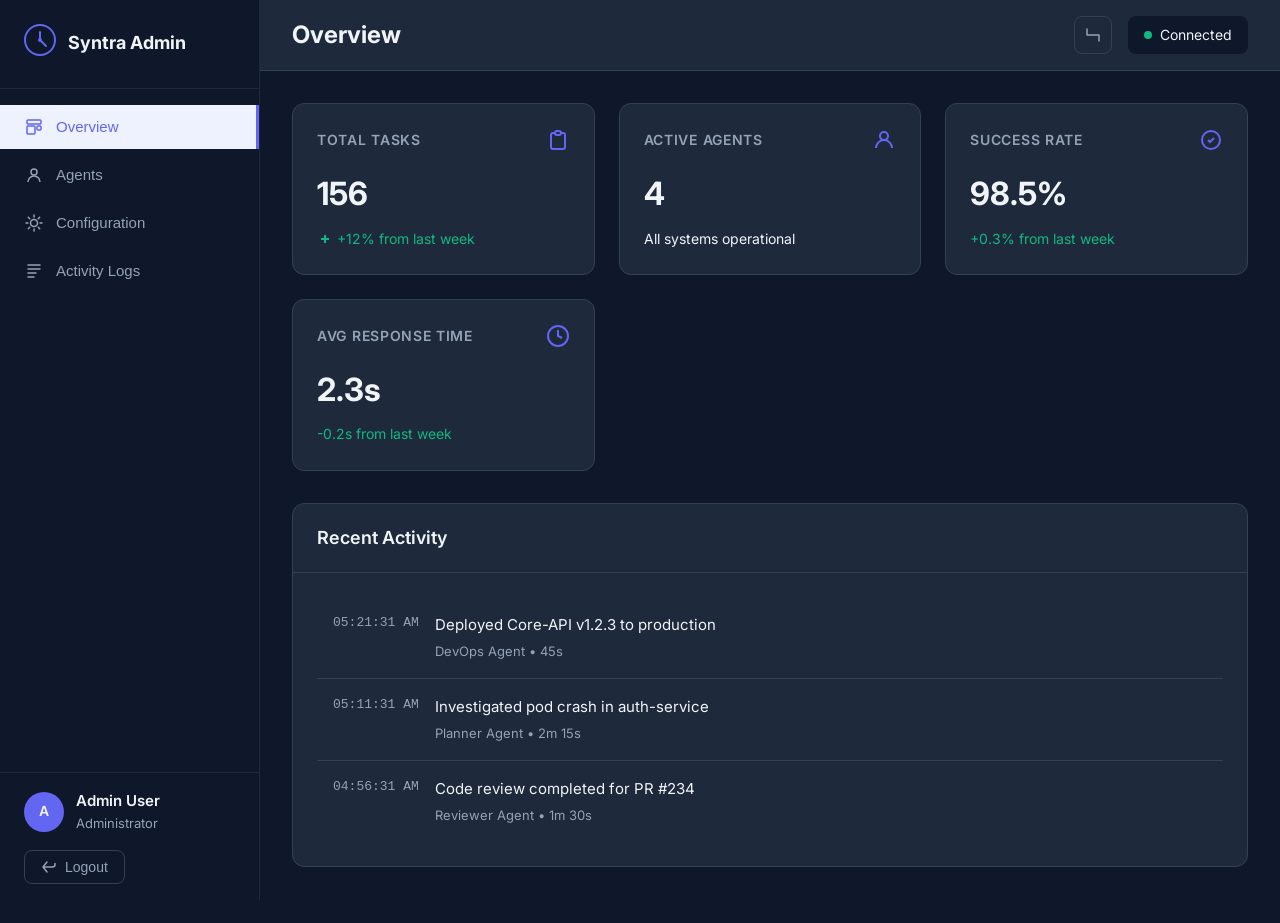
==== admin/static/index.html @ b4cede8a "add admin panel" ====
<!DOCTYPE html>
<html lang="en">
<head>
  <meta charset="UTF-8">
  <meta name="viewport" content="width=device-width, initial-scale=1.0">
  <title>Syntra Admin Panel</title>
  <link rel="preconnect" href="https://fonts.googleapis.com">
  <link rel="preconnect" href="https://fonts.gstatic.com" crossorigin>
  <link href="https://fonts.googleapis.com/css2?family=Inter:wght@400;500;600;700&display=swap" rel="stylesheet">
  <link rel="stylesheet" href="/admin/static/css/style.css">
</head>
<body>
  <div id="app">
    <!-- Auth Screen -->
    <div id="auth-screen" class="screen active">
      <div class="auth-container">
        <div class="auth-logo">
          <svg width="64" height="64" viewBox="0 0 64 64" fill="none" xmlns="http://www.w3.org/2000/svg">
            <circle cx="32" cy="32" r="30" stroke="currentColor" stroke-width="4"/>
            <path d="M32 16V32L44 44" stroke="currentColor" stroke-width="4" stroke-linecap="round"/>
            <circle cx="32" cy="32" r="4" fill="currentColor"/>
          </svg>
        </div>
        <h1 class="auth-title">Syntra Admin</h1>
        <p class="auth-subtitle">AI-Powered DevOps Orchestration</p>

        <div class="auth-card">
          <div class="auth-status" id="auth-status">
            <span class="status-indicator"></span>
            <span class="status-text">Not authenticated</span>
          </div>

          <button id="auth-button" class="btn-primary btn-large">
            <svg width="20" height="20" viewBox="0 0 20 20" fill="none" xmlns="http://www.w3.org/2000/svg">
              <path d="M10 2L2 10L10 18M18 10H2" stroke="currentColor" stroke-width="2" stroke-linecap="round" stroke-linejoin="round"/>
            </svg>
            Authenticate with Syntra
          </button>

          <p class="auth-hint">
            Authenticate with your Syntra credentials
          </p>
        </div>
      </div>
    </div>

    <!-- Dashboard Screen -->
    <div id="dashboard-screen" class="screen">
      <aside class="sidebar">
        <div class="sidebar-header">
          <div class="sidebar-logo">
            <svg width="32" height="32" viewBox="0 0 64 64" fill="none" xmlns="http://www.w3.org/2000/svg">
              <circle cx="32" cy="32" r="30" stroke="currentColor" stroke-width="4"/>
              <path d="M32 16V32L44 44" stroke="currentColor" stroke-width="4" stroke-linecap="round"/>
              <circle cx="32" cy="32" r="4" fill="currentColor"/>
            </svg>
          </div>
          <span class="sidebar-title">Syntra Admin</span>
        </div>

        <nav class="sidebar-nav">
          <button class="nav-item active" data-view="overview">
            <svg width="20" height="20" viewBox="0 0 20 20" fill="none" xmlns="http://www.w3.org/2000/svg">
              <path d="M3 4a1 1 0 011-1h12a1 1 0 011 1v2a1 1 0 01-1 1H4a1 1 0 01-1-1V4zM3 10a1 1 0 011-1h6a1 1 0 011 1v6a1 1 0 01-1 1H4a1 1 0 01-1-1v-6zM13 10a1 1 0 011-1h2a1 1 0 011 1v2a1 1 0 01-1 1h-2a1 1 0 01-1-1v-2z" stroke="currentColor" stroke-width="1.5"/>
            </svg>
            Overview
          </button>
          <button class="nav-item" data-view="agents">
            <svg width="20" height="20" viewBox="0 0 20 20" fill="none" xmlns="http://www.w3.org/2000/svg">
              <circle cx="10" cy="7" r="3" stroke="currentColor" stroke-width="1.5"/>
              <path d="M4 17c0-3.31 2.69-6 6-6s6 2.69 6 6" stroke="currentColor" stroke-width="1.5"/>
            </svg>
            Agents
          </button>
          <button class="nav-item" data-view="config">
            <svg width="20" height="20" viewBox="0 0 20 20" fill="none" xmlns="http://www.w3.org/2000/svg">
              <circle cx="10" cy="10" r="3.5" stroke="currentColor" stroke-width="1.5"/>
              <path d="M10 2v2M10 16v2M18 10h-2M4 10H2" stroke="currentColor" stroke-width="1.5" stroke-linecap="round"/>
              <path d="m15.66 4.34-1.41 1.41M5.75 14.25l-1.41 1.41M15.66 15.66l-1.41-1.41M5.75 5.75L4.34 4.34" stroke="currentColor" stroke-width="1.5" stroke-linecap="round"/>
            </svg>
            Configuration
          </button>
          <button class="nav-item" data-view="logs">
            <svg width="20" height="20" viewBox="0 0 20 20" fill="none" xmlns="http://www.w3.org/2000/svg">
              <path d="M4 4h12M4 8h12M4 12h8M4 16h6" stroke="currentColor" stroke-width="1.5" stroke-linecap="round"/>
            </svg>
            Activity Logs
          </button>
        </nav>

        <div class="sidebar-footer">
          <div class="user-info">
            <div class="user-avatar">
              <span id="user-initials">A</span>
            </div>
            <div class="user-details">
              <span class="user-name" id="user-name">Admin User</span>
              <span class="user-role">Administrator</span>
            </div>
          </div>
          <button id="logout-button" class="btn-logout">
            <svg width="16" height="16" viewBox="0 0 16 16" fill="none" xmlns="http://www.w3.org/2000/svg">
              <path d="M6 3L2 8l4 5M2 8h9.5a2.5 2.5 0 002.5-2.5v-1" stroke="currentColor" stroke-width="1.5" stroke-linecap="round" stroke-linejoin="round"/>
            </svg>
            Logout
          </button>
        </div>
      </aside>

      <main class="main-content">
        <header class="top-bar">
          <h1 class="page-title" id="page-title">Overview</h1>
          <div class="top-bar-actions">
            <button class="icon-button" id="refresh-button" title="Refresh">
              <svg width="20" height="20" viewBox="0 0 20 20" fill="none" xmlns="http://www.w3.org/2000/svg">
                <path d="M4 4v6h6M16 16v-6h-6" stroke="currentColor" stroke-width="1.5" stroke-linecap="round" stroke-linejoin="round"/>
              </svg>
            </button>
            <div class="connection-status" id="connection-status">
              <span class="status-dot status-dot-connected"></span>
              Connected
            </div>
          </div>
        </header>

        <div class="content-area" id="content-area">
          <!-- Dynamic content loaded here -->
        </div>
      </main>
    </div>
  </div>

  <script src="/admin/static/js/app.js"></script>
</body>
</html>
---- admin/static/css/style.css ----
/* Syntra Admin Panel Styles */

:root {
  --color-primary: #6366f1;
  --color-primary-hover: #4f46e5;
  --color-primary-light: #eef2ff;
  --color-success: #10b981;
  --color-warning: #f59e0b;
  --color-error: #ef4444;
  --color-bg: #0f172a;
  --color-bg-card: #1e293b;
  --color-bg-hover: #334155;
  --color-border: #334155;
  --color-text: #f1f5f9;
  --color-text-muted: #94a3b8;
  --color-sidebar-bg: #0f172a;
  --color-sidebar-border: #1e293b;

  --shadow-sm: 0 1px 2px 0 rgb(0 0 0 / 0.05);
  --shadow-md: 0 4px 6px -1px rgb(0 0 0 / 0.1);
  --shadow-lg: 0 10px 15px -3px rgb(0 0 0 / 0.1);

  --radius-sm: 0.375rem;
  --radius-md: 0.5rem;
  --radius-lg: 0.75rem;

  --transition: all 0.2s ease;
}

* {
  margin: 0;
  padding: 0;
  box-sizing: border-box;
}

body {
  font-family: 'Inter', -apple-system, BlinkMacSystemFont, sans-serif;
  background: var(--color-bg);
  color: var(--color-text);
  line-height: 1.6;
  min-height: 100vh;
}

/* Screen Management */
.screen {
  display: none;
  min-height: 100vh;
}

.screen.active {
  display: flex;
}

/* Auth Screen */
#auth-screen {
  align-items: center;
  justify-content: center;
  background: linear-gradient(135deg, #0f172a 0%, #1e293b 100%);
}

.auth-container {
  text-align: center;
  max-width: 400px;
  width: 100%;
  padding: 2rem;
}

.auth-logo {
  color: var(--color-primary);
  margin-bottom: 1.5rem;
}

.auth-title {
  font-size: 2rem;
  font-weight: 700;
  margin-bottom: 0.5rem;
  color: var(--color-text);
}

.auth-subtitle {
  color: var(--color-text-muted);
  margin-bottom: 2rem;
  font-size: 1rem;
}

.auth-card {
  background: var(--color-bg-card);
  border: 1px solid var(--color-border);
  border-radius: var(--radius-lg);
  padding: 2rem;
  box-shadow: var(--shadow-lg);
}

.auth-status {
  display: flex;
  align-items: center;
  justify-content: center;
  gap: 0.5rem;
  margin-bottom: 1.5rem;
  padding: 0.75rem;
  background: var(--color-bg);
  border-radius: var(--radius-md);
}

.status-indicator {
  width: 8px;
  height: 8px;
  border-radius: 50%;
  background: var(--color-error);
  animation: pulse 2s infinite;
}

.status-indicator.connected {
  background: var(--color-success);
}

@keyframes pulse {
  0%, 100% { opacity: 1; }
  50% { opacity: 0.5; }
}

.auth-hint {
  margin-top: 1rem;
  color: var(--color-text-muted);
  font-size: 0.875rem;
}

/* Buttons */
.btn-primary {
  background: var(--color-primary);
  color: white;
  border: none;
  padding: 0.75rem 1.5rem;
  border-radius: var(--radius-md);
  font-weight: 600;
  cursor: pointer;
  transition: var(--transition);
  display: inline-flex;
  align-items: center;
  justify-content: center;
  gap: 0.5rem;
  font-size: 1rem;
  width: 100%;
}

.btn-primary:hover {
  background: var(--color-primary-hover);
}

.btn-primary:disabled {
  opacity: 0.6;
  cursor: not-allowed;
}

.btn-large {
  padding: 1rem 1.5rem;
  font-size: 1.125rem;
}

.btn-logout {
  background: transparent;
  color: var(--color-text-muted);
  border: 1px solid var(--color-border);
  padding: 0.5rem 1rem;
  border-radius: var(--radius-md);
  cursor: pointer;
  transition: var(--transition);
  display: flex;
  align-items: center;
  gap: 0.5rem;
  font-size: 0.875rem;
}

.btn-logout:hover {
  background: var(--color-bg-hover);
  color: var(--color-text);
}

.icon-button {
  background: transparent;
  color: var(--color-text-muted);
  border: 1px solid var(--color-border);
  padding: 0.5rem;
  border-radius: var(--radius-md);
  cursor: pointer;
  transition: var(--transition);
  display: flex;
  align-items: center;
  justify-content: center;
}

.icon-button:hover {
  background: var(--color-bg-hover);
  color: var(--color-text);
}

/* Dashboard Screen */
#dashboard-screen {
  flex-direction: row;
}

/* Sidebar */
.sidebar {
  width: 260px;
  background: var(--color-sidebar-bg);
  border-right: 1px solid var(--color-sidebar-border);
  display: flex;
  flex-direction: column;
  position: fixed;
  height: 100vh;
  left: 0;
  top: 0;
}

.sidebar-header {
  padding: 1.5rem;
  border-bottom: 1px solid var(--color-sidebar-border);
  display: flex;
  align-items: center;
  gap: 0.75rem;
}

.sidebar-logo {
  color: var(--color-primary);
  flex-shrink: 0;
}

.sidebar-title {
  font-weight: 700;
  font-size: 1.125rem;
}

.sidebar-nav {
  flex: 1;
  padding: 1rem 0;
  display: flex;
  flex-direction: column;
  gap: 0.25rem;
}

.nav-item {
  background: transparent;
  color: var(--color-text-muted);
  border: none;
  padding: 0.75rem 1.5rem;
  text-align: left;
  cursor: pointer;
  transition: var(--transition);
  display: flex;
  align-items: center;
  gap: 0.75rem;
  font-size: 0.9375rem;
  font-weight: 500;
}

.nav-item:hover {
  background: var(--color-bg-hover);
  color: var(--color-text);
}

.nav-item.active {
  background: var(--color-primary-light);
  color: var(--color-primary);
  border-right: 3px solid var(--color-primary);
}

.sidebar-footer {
  padding: 1rem 1.5rem;
  border-top: 1px solid var(--color-sidebar-border);
}

.user-info {
  display: flex;
  align-items: center;
  gap: 0.75rem;
  margin-bottom: 1rem;
}

.user-avatar {
  width: 40px;
  height: 40px;
  background: var(--color-primary);
  border-radius: 50%;
  display: flex;
  align-items: center;
  justify-content: center;
  font-weight: 600;
  font-size: 0.875rem;
}

.user-details {
  display: flex;
  flex-direction: column;
  overflow: hidden;
}

.user-name {
  font-weight: 600;
  font-size: 0.9375rem;
  white-space: nowrap;
  overflow: hidden;
  text-overflow: ellipsis;
}

.user-role {
  font-size: 0.8125rem;
  color: var(--color-text-muted);
}

/* Main Content */
.main-content {
  flex: 1;
  margin-left: 260px;
  display: flex;
  flex-direction: column;
  min-height: 100vh;
}

.top-bar {
  background: var(--color-bg-card);
  border-bottom: 1px solid var(--color-border);
  padding: 1rem 2rem;
  display: flex;
  align-items: center;
  justify-content: space-between;
  position: sticky;
  top: 0;
  z-index: 10;
}

.page-title {
  font-size: 1.5rem;
  font-weight: 700;
}

.top-bar-actions {
  display: flex;
  align-items: center;
  gap: 1rem;
}

.connection-status {
  display: flex;
  align-items: center;
  gap: 0.5rem;
  padding: 0.5rem 1rem;
  background: var(--color-bg);
  border-radius: var(--radius-md);
  font-size: 0.875rem;
}

.status-dot {
  width: 8px;
  height: 8px;
  border-radius: 50%;
}

.status-dot-connected {
  background: var(--color-success);
}

.status-dot-disconnected {
  background: var(--color-error);
}

.content-area {
  flex: 1;
  padding: 2rem;
}

/* Dashboard Content */
.dashboard-grid {
  display: grid;
  grid-template-columns: repeat(auto-fit, minmax(300px, 1fr));
  gap: 1.5rem;
  margin-bottom: 2rem;
}

.stat-card {
  background: var(--color-bg-card);
  border: 1px solid var(--color-border);
  border-radius: var(--radius-lg);
  padding: 1.5rem;
}

.stat-card-header {
  display: flex;
  align-items: center;
  justify-content: space-between;
  margin-bottom: 1rem;
}

.stat-card-title {
  font-size: 0.875rem;
  font-weight: 600;
  color: var(--color-text-muted);
  text-transform: uppercase;
  letter-spacing: 0.05em;
}

.stat-card-icon {
  color: var(--color-primary);
}

.stat-card-value {
  font-size: 2rem;
  font-weight: 700;
  margin-bottom: 0.5rem;
}

.stat-card-change {
  font-size: 0.875rem;
  display: flex;
  align-items: center;
  gap: 0.25rem;
}

.stat-card-change.positive {
  color: var(--color-success);
}

.stat-card-change.negative {
  color: var(--color-error);
}

/* Section Cards */
.section-card {
  background: var(--color-bg-card);
  border: 1px solid var(--color-border);
  border-radius: var(--radius-lg);
  overflow: hidden;
  margin-bottom: 1.5rem;
}

.section-card-header {
  padding: 1.25rem 1.5rem;
  border-bottom: 1px solid var(--color-border);
  display: flex;
  align-items: center;
  justify-content: space-between;
}

.section-card-title {
  font-size: 1.125rem;
  font-weight: 600;
}

.section-card-content {
  padding: 1.5rem;
}

/* Agent Cards */
.agent-grid {
  display: grid;
  grid-template-columns: repeat(auto-fit, minmax(250px, 1fr));
  gap: 1rem;
}

.agent-card {
  background: var(--color-bg);
  border: 1px solid var(--color-border);
  border-radius: var(--radius-md);
  padding: 1.25rem;
  cursor: pointer;
  transition: var(--transition);
}

.agent-card:hover {
  border-color: var(--color-primary);
  box-shadow: var(--shadow-md);
}

.agent-card-header {
  display: flex;
  align-items: center;
  gap: 0.75rem;
  margin-bottom: 1rem;
}

.agent-card-icon {
  width: 40px;
  height: 40px;
  background: var(--color-primary-light);
  border-radius: var(--radius-md);
  display: flex;
  align-items: center;
  justify-content: center;
  color: var(--color-primary);
}

.agent-card-name {
  font-weight: 600;
}

.agent-card-status {
  font-size: 0.75rem;
  padding: 0.25rem 0.5rem;
  border-radius: 9999px;
  background: var(--color-success);
  color: var(--color-bg);
  font-weight: 600;
  margin-left: auto;
}

.agent-card-description {
  font-size: 0.875rem;
  color: var(--color-text-muted);
  margin-bottom: 1rem;
}

.agent-card-stats {
  display: flex;
  gap: 1rem;
  font-size: 0.8125rem;
  color: var(--color-text-muted);
}

/* Configuration Form */
.form-group {
  margin-bottom: 1.5rem;
}

.form-label {
  display: block;
  font-weight: 600;
  margin-bottom: 0.5rem;
  font-size: 0.9375rem;
}

.form-input,
.form-select,
.form-textarea {
  width: 100%;
  padding: 0.75rem;
  background: var(--color-bg);
  border: 1px solid var(--color-border);
  border-radius: var(--radius-md);
  color: var(--color-text);
  font-size: 0.9375rem;
  transition: var(--transition);
}

.form-input:focus,
.form-select:focus,
.form-textarea:focus {
  outline: none;
  border-color: var(--color-primary);
  box-shadow: 0 0 0 3px var(--color-primary-light);
}

.form-textarea {
  min-height: 100px;
  resize: vertical;
}

.form-hint {
  font-size: 0.8125rem;
  color: var(--color-text-muted);
  margin-top: 0.25rem;
}

/* Logs */
.log-entry {
  padding: 1rem;
  border-bottom: 1px solid var(--color-border);
  display: flex;
  align-items: flex-start;
  gap: 1rem;
}

.log-entry:last-child {
  border-bottom: none;
}

.log-time {
  font-family: monospace;
  font-size: 0.8125rem;
  color: var(--color-text-muted);
  flex-shrink: 0;
}

.log-content {
  flex: 1;
}

.log-message {
  font-size: 0.9375rem;
  margin-bottom: 0.25rem;
}

.log-meta {
  font-size: 0.8125rem;
  color: var(--color-text-muted);
}

.log-level {
  padding: 0.125rem 0.5rem;
  border-radius: 9999px;
  font-size: 0.75rem;
  font-weight: 600;
  text-transform: uppercase;
}

.log-level-info {
  background: var(--color-primary-light);
  color: var(--color-primary);
}

.log-level-success {
  background: rgba(16, 185, 129, 0.2);
  color: var(--color-success);
}

.log-level-error {
  background: rgba(239, 68, 68, 0.2);
  color: var(--color-error);
}

.log-level-warning {
  background: rgba(245, 158, 11, 0.2);
  color: var(--color-warning);
}

/* Loading State */
.loading {
  display: flex;
  align-items: center;
  justify-content: center;
  padding: 3rem;
}

.spinner {
  width: 40px;
  height: 40px;
  border: 3px solid var(--color-border);
  border-top-color: var(--color-primary);
  border-radius: 50%;
  animation: spin 1s linear infinite;
}

@keyframes spin {
  to { transform: rotate(360deg); }
}

/* Empty State */
.empty-state {
  text-align: center;
  padding: 3rem;
  color: var(--color-text-muted);
}

.empty-state-icon {
  font-size: 3rem;
  margin-bottom: 1rem;
  opacity: 0.5;
}

.empty-state-title {
  font-size: 1.125rem;
  font-weight: 600;
  margin-bottom: 0.5rem;
  color: var(--color-text);
}

/* Responsive */
@media (max-width: 768px) {
  .sidebar {
    transform: translateX(-100%);
    transition: transform 0.3s ease;
  }

  .sidebar.open {
    transform: translateX(0);
  }

  .main-content {
    margin-left: 0;
  }

  .dashboard-grid {
    grid-template-columns: 1fr;
  }
}
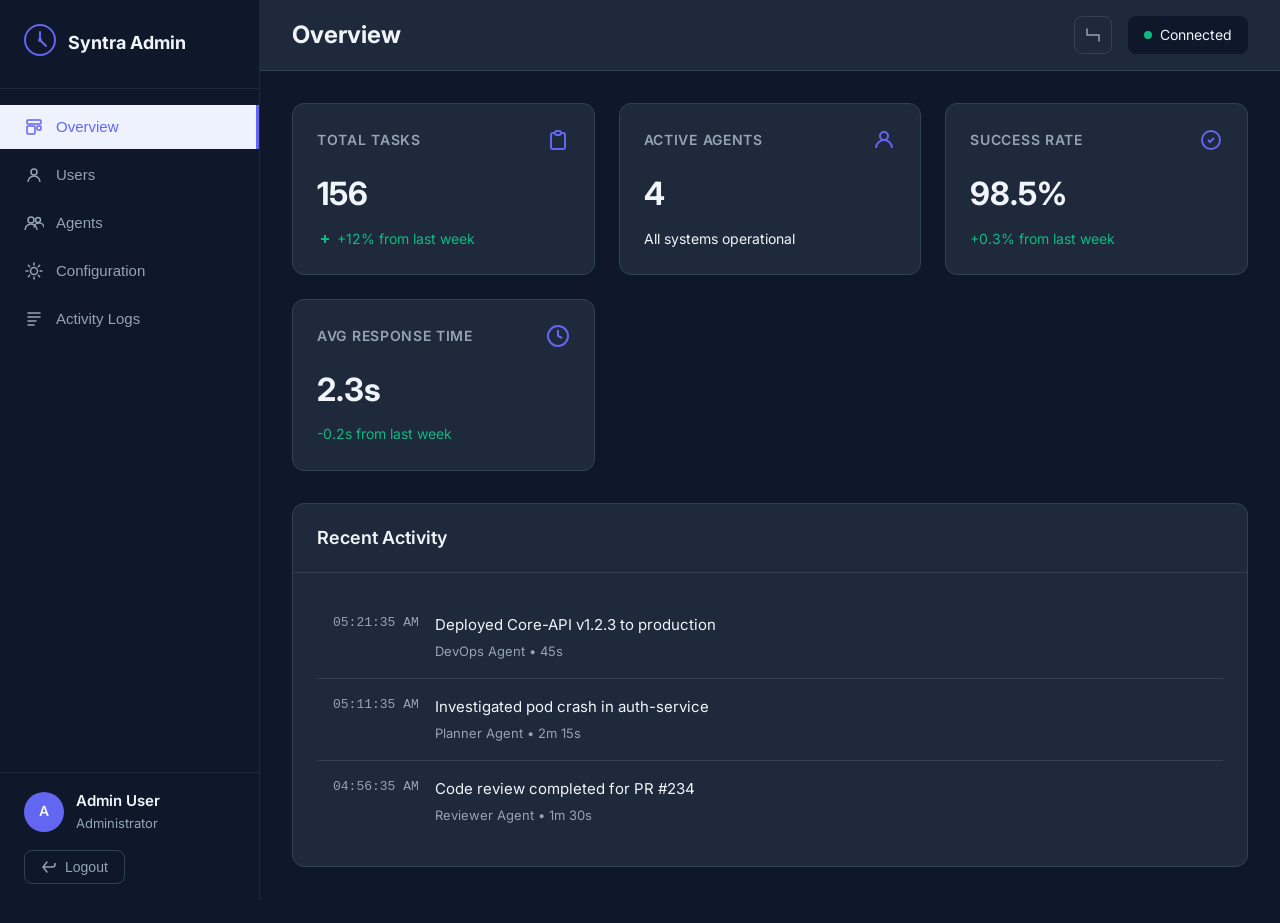
==== commit ac92f36a: "improve user management" ====
--- a/admin/static/index.html
+++ b/admin/static/index.html
@@ -65,10 +65,19 @@
             </svg>
             Overview
           </button>
-          <button class="nav-item" data-view="agents">
+          <button class="nav-item" data-view="users">
             <svg width="20" height="20" viewBox="0 0 20 20" fill="none" xmlns="http://www.w3.org/2000/svg">
               <circle cx="10" cy="7" r="3" stroke="currentColor" stroke-width="1.5"/>
               <path d="M4 17c0-3.31 2.69-6 6-6s6 2.69 6 6" stroke="currentColor" stroke-width="1.5"/>
+            </svg>
+            Users
+          </button>
+          <button class="nav-item" data-view="agents">
+            <svg width="20" height="20" viewBox="0 0 20 20" fill="none" xmlns="http://www.w3.org/2000/svg">
+              <circle cx="7" cy="7" r="3" stroke="currentColor" stroke-width="1.5"/>
+              <path d="M1 17c0-3.31 2.69-6 6-6s6 2.69 6 6" stroke="currentColor" stroke-width="1.5"/>
+              <circle cx="14" cy="7" r="2.5" stroke="currentColor" stroke-width="1.5"/>
+              <path d="M10 14.5c0-2.48 2.24-4.5 5-4.5s5 2.02 5 4.5" stroke="currentColor" stroke-width="1.5"/>
             </svg>
             Agents
           </button>
--- a/admin/static/css/style.css
+++ b/admin/static/css/style.css
@@ -681,3 +681,649 @@
     grid-template-columns: 1fr;
   }
 }
+
+/* ============================================================
+   USER MANAGEMENT STYLES
+   ============================================================ */
+
+/* User Filters Bar */
+.users-filters {
+  display: flex;
+  gap: 1rem;
+  margin-bottom: 1.5rem;
+  flex-wrap: wrap;
+}
+
+.filter-group {
+  flex: 1;
+  min-width: 200px;
+}
+
+.filter-input {
+  width: 100%;
+  padding: 0.75rem;
+  background: var(--color-bg);
+  border: 1px solid var(--color-border);
+  border-radius: var(--radius-md);
+  color: var(--color-text);
+  font-size: 0.9375rem;
+}
+
+.filter-input:focus {
+  outline: none;
+  border-color: var(--color-primary);
+  box-shadow: 0 0 0 3px var(--color-primary-light);
+}
+
+.filter-select {
+  width: 150px;
+  padding: 0.75rem;
+  background: var(--color-bg);
+  border: 1px solid var(--color-border);
+  border-radius: var(--radius-md);
+  color: var(--color-text);
+  font-size: 0.9375rem;
+  cursor: pointer;
+}
+
+.btn-add-user {
+  background: var(--color-primary);
+  color: white;
+  border: none;
+  padding: 0.75rem 1.5rem;
+  border-radius: var(--radius-md);
+  font-weight: 600;
+  cursor: pointer;
+  transition: var(--transition);
+  display: inline-flex;
+  align-items: center;
+  gap: 0.5rem;
+  white-space: nowrap;
+}
+
+.btn-add-user:hover {
+  background: var(--color-primary-hover);
+}
+
+/* Users Table */
+.users-table-container {
+  background: var(--color-bg-card);
+  border: 1px solid var(--color-border);
+  border-radius: var(--radius-lg);
+  overflow: hidden;
+}
+
+.users-table {
+  width: 100%;
+  border-collapse: collapse;
+}
+
+.users-table thead {
+  background: var(--color-bg);
+}
+
+.users-table th {
+  padding: 1rem;
+  text-align: left;
+  font-weight: 600;
+  font-size: 0.875rem;
+  color: var(--color-text-muted);
+  border-bottom: 1px solid var(--color-border);
+}
+
+.users-table td {
+  padding: 1rem;
+  border-bottom: 1px solid var(--color-border);
+}
+
+.users-table tbody tr:last-child td {
+  border-bottom: none;
+}
+
+.users-table tbody tr:hover {
+  background: var(--color-bg);
+}
+
+.user-table-cell {
+  display: flex;
+  align-items: center;
+  gap: 0.75rem;
+}
+
+.user-table-avatar {
+  width: 36px;
+  height: 36px;
+  border-radius: 50%;
+  background: var(--color-primary);
+  display: flex;
+  align-items: center;
+  justify-content: center;
+  font-weight: 600;
+  font-size: 0.875rem;
+}
+
+.user-table-info {
+  display: flex;
+  flex-direction: column;
+}
+
+.user-table-name {
+  font-weight: 600;
+  font-size: 0.9375rem;
+}
+
+.user-table-email {
+  font-size: 0.8125rem;
+  color: var(--color-text-muted);
+}
+
+/* Badges */
+.badge {
+  display: inline-flex;
+  align-items: center;
+  padding: 0.25rem 0.75rem;
+  border-radius: 9999px;
+  font-size: 0.75rem;
+  font-weight: 600;
+  text-transform: uppercase;
+  letter-spacing: 0.05em;
+}
+
+.badge-admin {
+  background: rgba(99, 102, 241, 0.2);
+  color: var(--color-primary);
+}
+
+.badge-developer {
+  background: rgba(16, 185, 129, 0.2);
+  color: var(--color-success);
+}
+
+.badge-operator {
+  background: rgba(245, 158, 11, 0.2);
+  color: var(--color-warning);
+}
+
+.badge-viewer {
+  background: rgba(148, 163, 184, 0.2);
+  color: var(--color-text-muted);
+}
+
+.badge-active {
+  background: rgba(16, 185, 129, 0.2);
+  color: var(--color-success);
+}
+
+.badge-inactive {
+  background: rgba(148, 163, 184, 0.2);
+  color: var(--color-text-muted);
+}
+
+.badge-suspended {
+  background: rgba(239, 68, 68, 0.2);
+  color: var(--color-error);
+}
+
+.badge-pending {
+  background: rgba(245, 158, 11, 0.2);
+  color: var(--color-warning);
+}
+
+/* Action Buttons */
+.user-actions {
+  display: flex;
+  gap: 0.5rem;
+}
+
+.btn-icon {
+  background: transparent;
+  border: none;
+  padding: 0.5rem;
+  cursor: pointer;
+  border-radius: var(--radius-sm);
+  transition: var(--transition);
+  display: flex;
+  align-items: center;
+  justify-content: center;
+  color: var(--color-text-muted);
+}
+
+.btn-icon:hover {
+  background: var(--color-bg-hover);
+  color: var(--color-text);
+}
+
+.btn-icon-edit:hover {
+  color: var(--color-primary);
+}
+
+.btn-icon-delete:hover {
+  color: var(--color-error);
+}
+
+.btn-icon-suspend:hover {
+  color: var(--color-warning);
+}
+
+/* User Detail View */
+.user-detail-header {
+  display: flex;
+  align-items: center;
+  gap: 1.5rem;
+  margin-bottom: 2rem;
+  padding-bottom: 2rem;
+  border-bottom: 1px solid var(--color-border);
+}
+
+.user-detail-avatar-large {
+  width: 80px;
+  height: 80px;
+  border-radius: 50%;
+  background: var(--color-primary);
+  display: flex;
+  align-items: center;
+  justify-content: center;
+  font-size: 2rem;
+  font-weight: 700;
+}
+
+.user-detail-info h2 {
+  font-size: 1.5rem;
+  margin-bottom: 0.25rem;
+}
+
+.user-detail-email {
+  color: var(--color-text-muted);
+  margin-bottom: 0.5rem;
+}
+
+.user-detail-badges {
+  display: flex;
+  gap: 0.5rem;
+  flex-wrap: wrap;
+}
+
+.user-detail-tabs {
+  display: flex;
+  gap: 0.5rem;
+  margin-bottom: 2rem;
+  border-bottom: 1px solid var(--color-border);
+}
+
+.user-detail-tab {
+  background: transparent;
+  border: none;
+  padding: 0.75rem 1.5rem;
+  cursor: pointer;
+  color: var(--color-text-muted);
+  font-weight: 500;
+  border-bottom: 2px solid transparent;
+  transition: var(--transition);
+}
+
+.user-detail-tab:hover {
+  color: var(--color-text);
+}
+
+.user-detail-tab.active {
+  color: var(--color-primary);
+  border-bottom-color: var(--color-primary);
+}
+
+/* Usage Stats */
+.usage-stats-grid {
+  display: grid;
+  grid-template-columns: repeat(auto-fit, minmax(200px, 1fr));
+  gap: 1rem;
+  margin-bottom: 2rem;
+}
+
+.usage-stat {
+  background: var(--color-bg);
+  border: 1px solid var(--color-border);
+  border-radius: var(--radius-md);
+  padding: 1rem;
+}
+
+.usage-stat-label {
+  font-size: 0.875rem;
+  color: var(--color-text-muted);
+  margin-bottom: 0.5rem;
+}
+
+.usage-stat-value {
+  font-size: 1.5rem;
+  font-weight: 700;
+}
+
+.usage-stat-change {
+  font-size: 0.8125rem;
+  margin-top: 0.5rem;
+}
+
+.usage-stat-change.positive {
+  color: var(--color-success);
+}
+
+.usage-stat-change.negative {
+  color: var(--color-error);
+}
+
+/* Usage Chart */
+.usage-chart {
+  background: var(--color-bg);
+  border: 1px solid var(--color-border);
+  border-radius: var(--radius-md);
+  padding: 1.5rem;
+  margin-bottom: 2rem;
+}
+
+.usage-chart-header {
+  display: flex;
+  justify-content: space-between;
+  align-items: center;
+  margin-bottom: 1rem;
+}
+
+.usage-chart-title {
+  font-weight: 600;
+}
+
+.usage-chart-period {
+  display: flex;
+  gap: 0.5rem;
+}
+
+.period-button {
+  background: transparent;
+  border: 1px solid var(--color-border);
+  padding: 0.375rem 0.75rem;
+  border-radius: var(--radius-sm);
+  cursor: pointer;
+  font-size: 0.875rem;
+  transition: var(--transition);
+}
+
+.period-button:hover {
+  border-color: var(--color-primary);
+}
+
+.period-button.active {
+  background: var(--color-primary);
+  border-color: var(--color-primary);
+}
+
+/* API Keys */
+.api-keys-list {
+  display: flex;
+  flex-direction: column;
+  gap: 1rem;
+}
+
+.api-key-item {
+  background: var(--color-bg);
+  border: 1px solid var(--color-border);
+  border-radius: var(--radius-md);
+  padding: 1rem;
+  display: flex;
+  align-items: center;
+  justify-content: space-between;
+}
+
+.api-key-info {
+  flex: 1;
+}
+
+.api-key-name {
+  font-weight: 600;
+  margin-bottom: 0.25rem;
+}
+
+.api-key-value {
+  font-family: monospace;
+  color: var(--color-text-muted);
+  font-size: 0.875rem;
+}
+
+.api-key-meta {
+  display: flex;
+  gap: 1rem;
+  font-size: 0.8125rem;
+  color: var(--color-text-muted);
+  margin-top: 0.5rem;
+}
+
+.btn-create-key {
+  background: var(--color-primary);
+  color: white;
+  border: none;
+  padding: 0.75rem 1.5rem;
+  border-radius: var(--radius-md);
+  font-weight: 600;
+  cursor: pointer;
+  transition: var(--transition);
+  margin-bottom: 1rem;
+  display: inline-flex;
+  align-items: center;
+  gap: 0.5rem;
+}
+
+.btn-create-key:hover {
+  background: var(--color-primary-hover);
+}
+
+/* Modal */
+.modal-overlay {
+  position: fixed;
+  inset: 0;
+  background: rgba(0, 0, 0, 0.7);
+  display: flex;
+  align-items: center;
+  justify-content: center;
+  z-index: 1000;
+  opacity: 0;
+  pointer-events: none;
+  transition: var(--transition);
+}
+
+.modal-overlay.active {
+  opacity: 1;
+  pointer-events: all;
+}
+
+.modal {
+  background: var(--color-bg-card);
+  border: 1px solid var(--color-border);
+  border-radius: var(--radius-lg);
+  width: 90%;
+  max-width: 500px;
+  max-height: 90vh;
+  overflow-y: auto;
+  transform: translateY(20px);
+  transition: var(--transition);
+}
+
+.modal-overlay.active .modal {
+  transform: translateY(0);
+}
+
+.modal-header {
+  padding: 1.5rem;
+  border-bottom: 1px solid var(--color-border);
+  display: flex;
+  align-items: center;
+  justify-content: space-between;
+}
+
+.modal-title {
+  font-size: 1.25rem;
+  font-weight: 700;
+}
+
+.btn-close-modal {
+  background: transparent;
+  border: none;
+  color: var(--color-text-muted);
+  cursor: pointer;
+  padding: 0.5rem;
+  display: flex;
+  align-items: center;
+  justify-content: center;
+}
+
+.btn-close-modal:hover {
+  color: var(--color-text);
+}
+
+.modal-body {
+  padding: 1.5rem;
+}
+
+.modal-footer {
+  padding: 1rem 1.5rem;
+  border-top: 1px solid var(--color-border);
+  display: flex;
+  justify-content: flex-end;
+  gap: 1rem;
+}
+
+.btn-secondary {
+  background: transparent;
+  color: var(--color-text);
+  border: 1px solid var(--color-border);
+  padding: 0.75rem 1.5rem;
+  border-radius: var(--radius-md);
+  font-weight: 600;
+  cursor: pointer;
+  transition: var(--transition);
+}
+
+.btn-secondary:hover {
+  background: var(--color-bg-hover);
+}
+
+/* Toast Notifications */
+.toast-container {
+  position: fixed;
+  bottom: 2rem;
+  right: 2rem;
+  z-index: 1100;
+  display: flex;
+  flex-direction: column;
+  gap: 0.5rem;
+}
+
+.toast {
+  background: var(--color-bg-card);
+  border: 1px solid var(--color-border);
+  border-radius: var(--radius-md);
+  padding: 1rem 1.5rem;
+  box-shadow: var(--shadow-lg);
+  display: flex;
+  align-items: center;
+  gap: 0.75rem;
+  animation: slideIn 0.3s ease;
+  color: var(--color-text);
+}
+
+@keyframes slideIn {
+  from {
+    transform: translateX(100%);
+    opacity: 0;
+  }
+  to {
+    transform: translateX(0);
+    opacity: 1;
+  }
+}
+
+@keyframes slideOut {
+  from {
+    transform: translateX(0);
+    opacity: 1;
+  }
+  to {
+    transform: translateX(100%);
+    opacity: 0;
+  }
+}
+
+.toast-success {
+  border-color: var(--color-success);
+  background: rgba(16, 185, 129, 0.1);
+}
+
+.toast-error {
+  border-color: var(--color-error);
+  background: rgba(239, 68, 68, 0.1);
+}
+
+.toast-warning {
+  border-color: var(--color-warning);
+  background: rgba(245, 158, 11, 0.1);
+}
+
+.toast-info {
+  border-color: var(--color-primary);
+  background: rgba(99, 102, 241, 0.1);
+}
+
+.toast-icon {
+  flex-shrink: 0;
+}
+
+.toast-success .toast-icon {
+  color: var(--color-success);
+}
+
+.toast-error .toast-icon {
+  color: var(--color-error);
+}
+
+.toast-warning .toast-icon {
+  color: var(--color-warning);
+}
+
+.toast-info .toast-icon {
+  color: var(--color-primary);
+}
+
+/* Access Logs Table */
+.access-log-table {
+  width: 100%;
+  border-collapse: collapse;
+}
+
+.access-log-table th,
+.access-log-table td {
+  padding: 0.75rem 1rem;
+  text-align: left;
+  border-bottom: 1px solid var(--color-border);
+}
+
+.access-log-table thead th {
+  background: var(--color-bg);
+  font-weight: 600;
+  font-size: 0.875rem;
+  color: var(--color-text-muted);
+}
+
+.access-log-table tbody tr:last-child td {
+  border-bottom: none;
+}
+
+/* Permissions List */
+.permissions-list {
+  display: flex;
+  flex-wrap: wrap;
+  gap: 0.5rem;
+}
+
+.permission-tag {
+  background: var(--color-bg);
+  border: 1px solid var(--color-border);
+  padding: 0.375rem 0.75rem;
+  border-radius: var(--radius-sm);
+  font-size: 0.8125rem;
+  font-family: monospace;
+}
